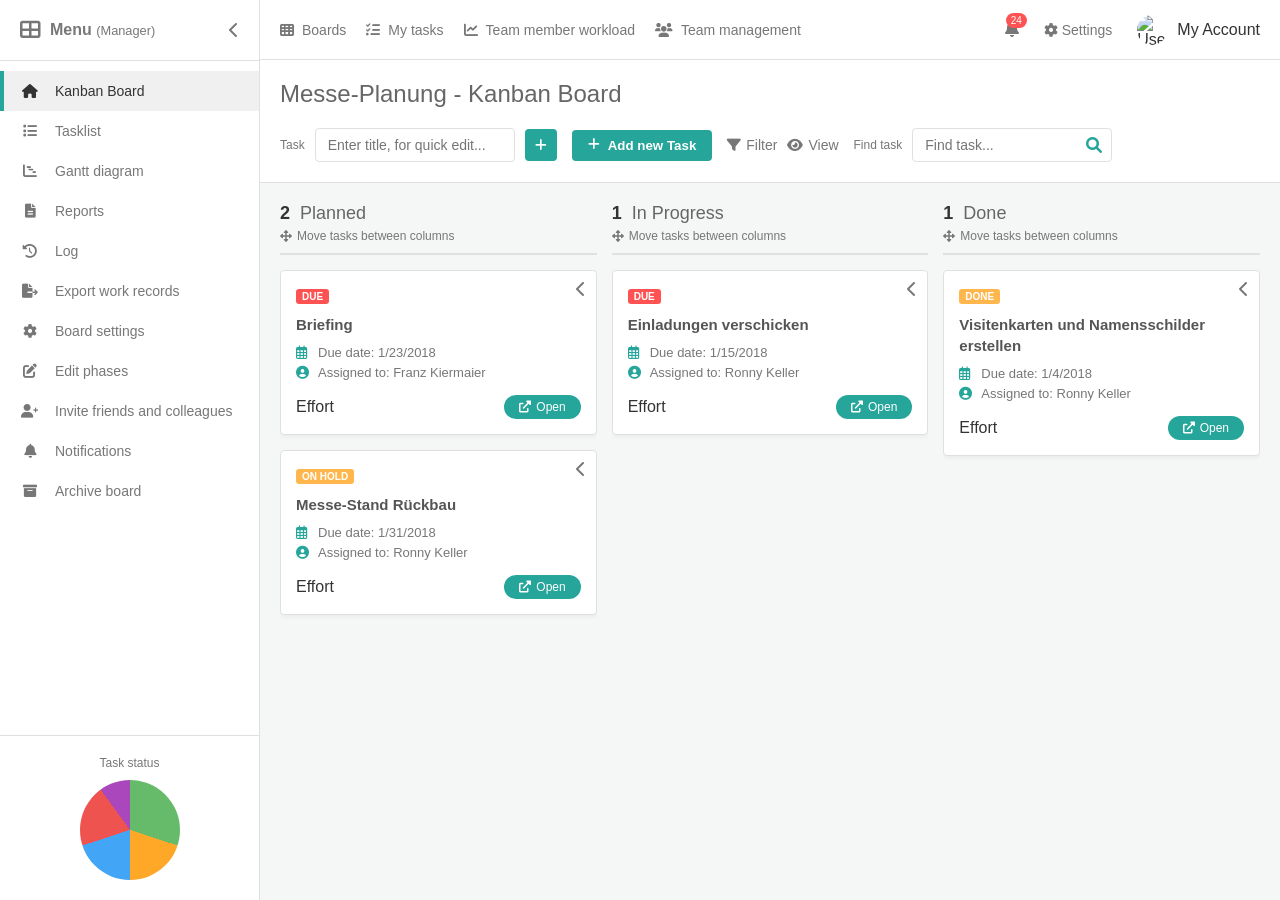
==== index.html @ 49bf4f38 "feat(board): initial kanban board implementation Co-authored-by: Cursor <cursoragent@cursor.com>" ====
<!DOCTYPE html>
<html lang="en">
<head>
    <meta charset="UTF-8">
    <meta name="viewport" content="width=device-width, initial-scale=1.0">
    <title>Kanban Board</title>
    <link rel="stylesheet" href="styles.css">
    <link rel="stylesheet" href="https://cdnjs.cloudflare.com/ajax/libs/font-awesome/6.0.0/css/all.min.css">
</head>
<body>
    <div class="app-container">
        <!-- Sidebar -->
        <aside class="sidebar">
            <div class="sidebar-header">
                <div class="logo">
                    <i class="fas fa-th-large"></i>
                    <span>Menu <small>(Manager)</small></span>
                </div>
                <i class="fas fa-chevron-left toggle-sidebar"></i>
            </div>
            <nav class="sidebar-nav">
                <ul>
                    <li class="active"><i class="fas fa-home"></i> Kanban Board</li>
                    <li><i class="fas fa-list"></i> Tasklist</li>
                    <li><i class="fas fa-chart-gantt"></i> Gantt diagram</li>
                    <li><i class="fas fa-file-alt"></i> Reports</li>
                    <li><i class="fas fa-history"></i> Log</li>
                    <li><i class="fas fa-file-export"></i> Export work records</li>
                    <li><i class="fas fa-cog"></i> Board settings</li>
                    <li><i class="fas fa-edit"></i> Edit phases</li>
                    <li><i class="fas fa-user-plus"></i> Invite friends and colleagues</li>
                    <li><i class="fas fa-bell"></i> Notifications</li>
                    <li><i class="fas fa-archive"></i> Archive board</li>
                </ul>
            </nav>
            <div class="sidebar-footer">
                <p>Task status</p>
                <div class="status-chart">
                    <!-- Simple CSS pie chart placeholder -->
                    <div class="pie-chart"></div>
                </div>
            </div>
        </aside>

        <!-- Main Content -->
        <main class="main-content">
            <!-- Top Navigation -->
            <header class="top-nav">
                <div class="nav-left">
                    <a href="#"><i class="fas fa-th"></i> Boards</a>
                    <a href="#"><i class="fas fa-tasks"></i> My tasks</a>
                    <a href="#"><i class="fas fa-chart-line"></i> Team member workload</a>
                    <a href="#"><i class="fas fa-users"></i> Team management</a>
                </div>
                <div class="nav-right">
                    <div class="notification-icon">
                        <i class="fas fa-bell"></i>
                        <span class="badge">24</span>
                    </div>
                    <a href="#"><i class="fas fa-cog"></i> Settings</a>
                    <div class="user-profile">
                        <img src="https://via.placeholder.com/30" alt="User Avatar">
                        <span>My Account</span>
                    </div>
                </div>
            </header>

            <!-- Board Header -->
            <div class="board-header">
                <div class="board-title">
                    <h1>Messe-Planung - Kanban Board</h1>
                </div>
                <div class="board-actions">
                    <div class="search-task">
                        <label>Task</label>
                        <input type="text" placeholder="Enter title, for quick edit...">
                        <button class="add-btn-small"><i class="fas fa-plus"></i></button>
                    </div>
                    <button class="add-task-btn"><i class="fas fa-plus"></i> Add new Task</button>
                    <div class="filter-actions">
                        <button><i class="fas fa-filter"></i> Filter</button>
                        <button><i class="fas fa-eye"></i> View</button>
                    </div>
                    <div class="find-task">
                        <label>Find task</label>
                        <div class="search-input">
                            <input type="text" placeholder="Find task...">
                            <i class="fas fa-search"></i>
                        </div>
                    </div>
                </div>
            </div>

            <!-- Kanban Board -->
            <div class="kanban-board">
                <!-- Planned Column -->
                <div class="kanban-column" id="planned" ondrop="drop(event)" ondragover="allowDrop(event)">
                    <div class="column-header">
                        <div class="column-info">
                            <span class="count">0</span>
                            <h2>Planned</h2>
                        </div>
                        <p class="hint"><i class="fas fa-arrows-alt"></i> Move tasks between columns</p>
                    </div>
                    <div class="task-list" id="planned-tasks">
                        <!-- Tasks will be added here -->
                    </div>
                </div>

                <!-- In Progress Column -->
                <div class="kanban-column" id="in-progress" ondrop="drop(event)" ondragover="allowDrop(event)">
                    <div class="column-header">
                        <div class="column-info">
                            <span class="count">0</span>
                            <h2>In Progress</h2>
                        </div>
                        <p class="hint"><i class="fas fa-arrows-alt"></i> Move tasks between columns</p>
                    </div>
                    <div class="task-list" id="in-progress-tasks">
                        <!-- Tasks will be added here -->
                    </div>
                </div>

                <!-- Done Column -->
                <div class="kanban-column" id="done" ondrop="drop(event)" ondragover="allowDrop(event)">
                    <div class="column-header">
                        <div class="column-info">
                            <span class="count">0</span>
                            <h2>Done</h2>
                        </div>
                        <p class="hint"><i class="fas fa-arrows-alt"></i> Move tasks between columns</p>
                    </div>
                    <div class="task-list" id="done-tasks">
                        <!-- Tasks will be added here -->
                    </div>
                </div>
            </div>
        </main>
    </div>

    <!-- Modal for adding tasks -->
    <div id="taskModal" class="modal">
        <div class="modal-content">
            <span class="close">&times;</span>
            <h2>Add New Task</h2>
            <form id="addTaskForm">
                <div class="form-group">
                    <label for="taskTitle">Title</label>
                    <input type="text" id="taskTitle" required>
                </div>
                <div class="form-group">
                    <label for="taskTag">Tag (e.g., DUE, NEW)</label>
                    <input type="text" id="taskTag" placeholder="NEW">
                </div>
                <div class="form-group">
                    <label for="taskDueDate">Due Date</label>
                    <input type="date" id="taskDueDate">
                </div>
                <div class="form-group">
                    <label for="taskAssignee">Assignee</label>
                    <input type="text" id="taskAssignee">
                </div>
                <div class="form-group">
                    <label for="taskEffort">Effort (1-3)</label>
                    <input type="number" id="taskEffort" min="1" max="3" value="1">
                </div>
                <button type="submit" class="submit-btn">Add Task</button>
            </form>
        </div>
    </div>

    <script src="script.js"></script>
</body>
</html>
---- styles.css ----
:root {
    --primary-color: #26a69a;
    --bg-color: #f4f7f6;
    --sidebar-bg: #ffffff;
    --text-color: #333;
    --text-muted: #777;
    --border-color: #e0e0e0;
    --card-bg: #ffffff;
    --tag-due-bg: #ff5252;
    --tag-new-bg: #4fc3f7;
    --tag-onhold-bg: #ffb74d;
}

* {
    box-sizing: border-box;
    margin: 0;
    padding: 0;
}

body {
    font-family: 'Segoe UI', Tahoma, Geneva, Verdana, sans-serif;
    background-color: var(--bg-color);
    color: var(--text-color);
    height: 100vh;
    overflow: hidden;
}

.app-container {
    display: flex;
    height: 100%;
}

/* Sidebar Styling */
.sidebar {
    width: 260px;
    background-color: var(--sidebar-bg);
    border-right: 1px solid var(--border-color);
    display: flex;
    flex-direction: column;
    transition: width 0.3s;
}

.sidebar-header {
    padding: 20px;
    display: flex;
    justify-content: space-between;
    align-items: center;
    border-bottom: 1px solid var(--border-color);
}

.logo {
    display: flex;
    align-items: center;
    gap: 10px;
    font-weight: bold;
    color: var(--text-muted);
}

.logo i {
    font-size: 20px;
}

.logo small {
    font-weight: normal;
    font-size: 0.8em;
}

.toggle-sidebar {
    cursor: pointer;
    color: var(--text-muted);
}

.sidebar-nav {
    flex: 1;
    overflow-y: auto;
    padding: 10px 0;
}

.sidebar-nav ul {
    list-style: none;
}

.sidebar-nav li {
    padding: 12px 20px;
    cursor: pointer;
    display: flex;
    align-items: center;
    gap: 15px;
    color: var(--text-muted);
    font-size: 14px;
    transition: background 0.2s;
}

.sidebar-nav li:hover {
    background-color: #f0f0f0;
}

.sidebar-nav li.active {
    background-color: #f0f0f0;
    color: var(--text-color);
    border-left: 4px solid var(--primary-color);
    padding-left: 16px;
}

.sidebar-nav li i {
    width: 20px;
    text-align: center;
}

.sidebar-footer {
    padding: 20px;
    border-top: 1px solid var(--border-color);
}

.sidebar-footer p {
    font-size: 12px;
    color: var(--text-muted);
    margin-bottom: 10px;
    text-align: center;
}

.status-chart {
    display: flex;
    justify-content: center;
}

.pie-chart {
    width: 100px;
    height: 100px;
    border-radius: 50%;
    background: conic-gradient(
        #66bb6a 0% 30%, 
        #ffa726 30% 50%, 
        #42a5f5 50% 70%, 
        #ef5350 70% 90%, 
        #ab47bc 90% 100%
    );
}

/* Main Content Styling */
.main-content {
    flex: 1;
    display: flex;
    flex-direction: column;
    overflow: hidden;
}

.top-nav {
    height: 60px;
    background-color: #ffffff;
    border-bottom: 1px solid var(--border-color);
    display: flex;
    justify-content: space-between;
    align-items: center;
    padding: 0 20px;
}

.nav-left {
    display: flex;
    gap: 20px;
}

.nav-left a {
    text-decoration: none;
    color: var(--text-muted);
    font-size: 14px;
    display: flex;
    align-items: center;
    gap: 8px;
}

.nav-right {
    display: flex;
    align-items: center;
    gap: 25px;
}

.nav-right a {
    text-decoration: none;
    color: var(--text-muted);
    font-size: 14px;
}

.notification-icon {
    position: relative;
    cursor: pointer;
    color: var(--text-muted);
}

.notification-icon .badge {
    position: absolute;
    top: -8px;
    right: -8px;
    background-color: #ff5252;
    color: white;
    font-size: 10px;
    padding: 2px 5px;
    border-radius: 10px;
}

.user-profile {
    display: flex;
    align-items: center;
    gap: 10px;
    cursor: pointer;
}

.user-profile img {
    width: 30px;
    height: 30px;
    border-radius: 50%;
}

/* Board Header Styling */
.board-header {
    padding: 20px;
    background-color: #ffffff;
    border-bottom: 1px solid var(--border-color);
}

.board-title h1 {
    font-size: 24px;
    color: #666;
    font-weight: normal;
    margin-bottom: 20px;
}

.board-actions {
    display: flex;
    align-items: center;
    gap: 15px;
    flex-wrap: wrap;
}

.search-task, .find-task {
    display: flex;
    align-items: center;
    gap: 10px;
}

.search-task label, .find-task label {
    font-size: 12px;
    color: var(--text-muted);
}

.search-task input, .find-task input {
    padding: 8px 12px;
    border: 1px solid var(--border-color);
    border-radius: 4px;
    font-size: 14px;
    width: 200px;
}

.add-btn-small {
    background-color: var(--primary-color);
    color: white;
    border: none;
    width: 32px;
    height: 32px;
    border-radius: 4px;
    cursor: pointer;
}

.add-task-btn {
    background-color: var(--primary-color);
    color: white;
    border: none;
    padding: 8px 16px;
    border-radius: 4px;
    cursor: pointer;
    font-weight: bold;
    display: flex;
    align-items: center;
    gap: 8px;
}

.filter-actions {
    display: flex;
    gap: 10px;
}

.filter-actions button {
    background: none;
    border: none;
    color: var(--text-muted);
    cursor: pointer;
    font-size: 14px;
    display: flex;
    align-items: center;
    gap: 5px;
}

.find-task .search-input {
    position: relative;
}

.find-task .search-input i {
    position: absolute;
    right: 10px;
    top: 50%;
    transform: translateY(-50%);
    color: var(--primary-color);
}

/* Kanban Board Styling */
.kanban-board {
    flex: 1;
    display: flex;
    gap: 15px;
    padding: 20px;
    overflow-x: auto;
    background-color: var(--bg-color);
}

.kanban-column {
    min-width: 300px;
    flex: 1;
    display: flex;
    flex-direction: column;
}

.column-header {
    margin-bottom: 15px;
    border-bottom: 2px solid var(--border-color);
    padding-bottom: 10px;
}

.column-info {
    display: flex;
    align-items: center;
    gap: 10px;
    margin-bottom: 5px;
}

.column-info .count {
    font-weight: bold;
    font-size: 18px;
}

.column-info h2 {
    font-size: 18px;
    font-weight: normal;
    color: #666;
}

.column-header .hint {
    font-size: 12px;
    color: var(--text-muted);
    display: flex;
    align-items: center;
    gap: 5px;
}

.task-list {
    flex: 1;
    overflow-y: auto;
    min-height: 100px;
}

/* Task Card Styling */
.task-card {
    background-color: var(--card-bg);
    border-radius: 4px;
    padding: 15px;
    margin-bottom: 15px;
    box-shadow: 0 2px 4px rgba(0,0,0,0.05);
    border: 1px solid var(--border-color);
    cursor: grab;
    position: relative;
}

.task-card:active {
    cursor: grabbing;
}

.task-tag {
    display: inline-block;
    padding: 2px 6px;
    border-radius: 3px;
    font-size: 10px;
    font-weight: bold;
    color: white;
    margin-bottom: 10px;
    text-transform: uppercase;
}

.tag-due { background-color: var(--tag-due-bg); }
.tag-new { background-color: var(--tag-new-bg); }
.tag-onhold { background-color: var(--tag-onhold-bg); }

.task-card h3 {
    font-size: 15px;
    margin-bottom: 10px;
    color: #555;
    line-height: 1.4;
}

.task-details {
    font-size: 13px;
    color: var(--text-muted);
}

.task-detail-item {
    display: flex;
    align-items: center;
    gap: 8px;
    margin-bottom: 5px;
}

.task-detail-item i {
    width: 14px;
    color: var(--primary-color);
}

.task-footer {
    margin-top: 15px;
    display: flex;
    justify-content: space-between;
    align-items: center;
}

.task-effort {
    display: flex;
    gap: 4px;
}

.effort-dot {
    width: 8px;
    height: 8px;
    border-radius: 50%;
    background-color: #ddd;
}

.effort-dot.active {
    background-color: #ffa726;
}

.open-btn {
    background-color: var(--primary-color);
    color: white;
    border: none;
    padding: 5px 15px;
    border-radius: 20px;
    font-size: 12px;
    cursor: pointer;
    display: flex;
    align-items: center;
    gap: 5px;
}

.task-card .card-toggle {
    position: absolute;
    right: 10px;
    top: 10px;
    color: var(--text-muted);
    cursor: pointer;
}

/* Modal Styling */
.modal {
    display: none;
    position: fixed;
    z-index: 1000;
    left: 0;
    top: 0;
    width: 100%;
    height: 100%;
    background-color: rgba(0,0,0,0.5);
}

.modal-content {
    background-color: white;
    margin: 10% auto;
    padding: 30px;
    border-radius: 8px;
    width: 400px;
    position: relative;
}

.close {
    position: absolute;
    right: 20px;
    top: 20px;
    font-size: 24px;
    cursor: pointer;
    color: var(--text-muted);
}

.form-group {
    margin-bottom: 15px;
}

.form-group label {
    display: block;
    margin-bottom: 5px;
    font-size: 14px;
}

.form-group input {
    width: 100%;
    padding: 8px;
    border: 1px solid var(--border-color);
    border-radius: 4px;
}

.submit-btn {
    background-color: var(--primary-color);
    color: white;
    border: none;
    padding: 10px 20px;
    border-radius: 4px;
    cursor: pointer;
    width: 100%;
    font-weight: bold;
}
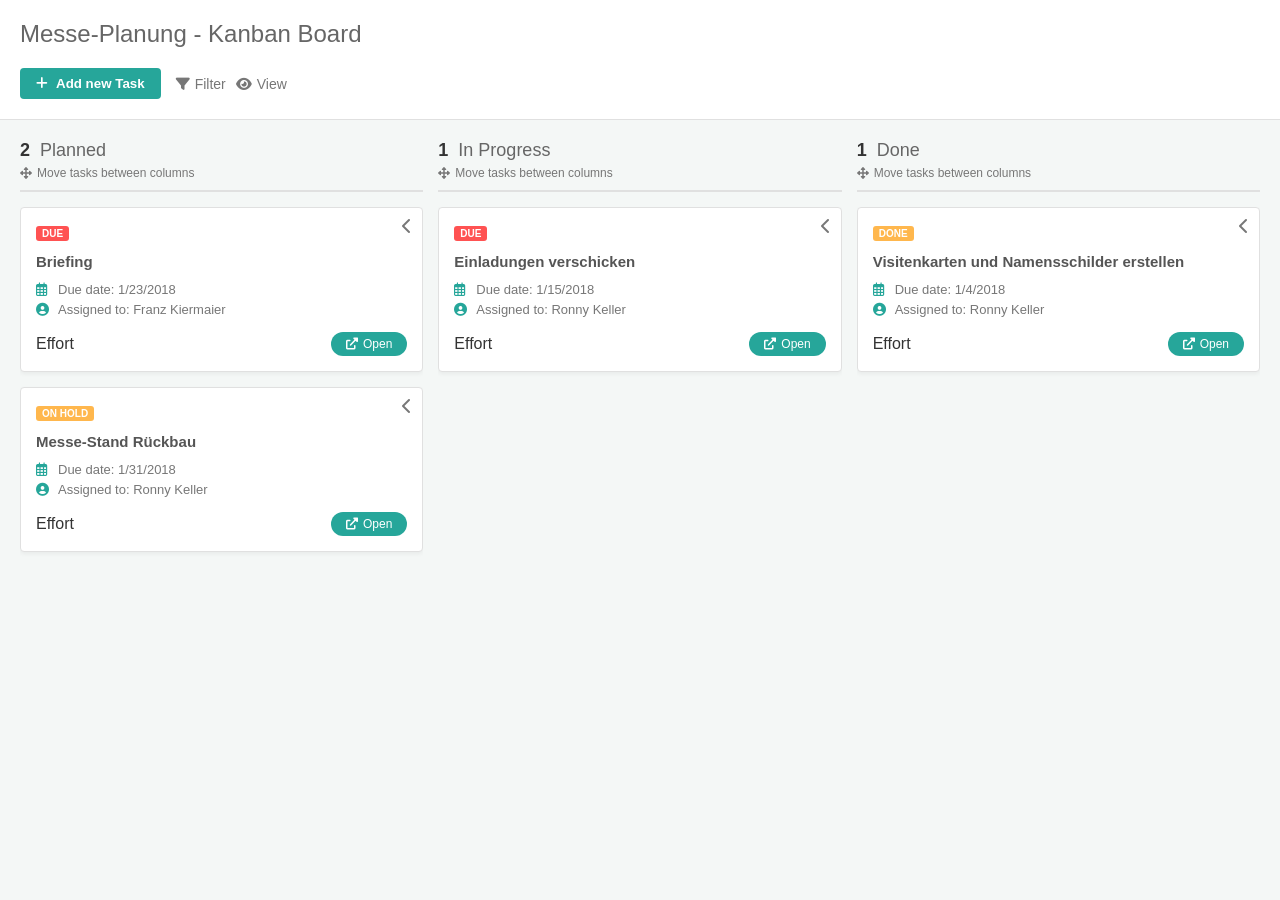
==== commit 9fbc58b7: "feat(ui): remove sidebar and top navigation Co-authored-by: Cursor <cursoragent@cursor.com>" ====
--- a/index.html
+++ b/index.html
@@ -9,84 +9,18 @@
 </head>
 <body>
     <div class="app-container">
-        <!-- Sidebar -->
-        <aside class="sidebar">
-            <div class="sidebar-header">
-                <div class="logo">
-                    <i class="fas fa-th-large"></i>
-                    <span>Menu <small>(Manager)</small></span>
-                </div>
-                <i class="fas fa-chevron-left toggle-sidebar"></i>
-            </div>
-            <nav class="sidebar-nav">
-                <ul>
-                    <li class="active"><i class="fas fa-home"></i> Kanban Board</li>
-                    <li><i class="fas fa-list"></i> Tasklist</li>
-                    <li><i class="fas fa-chart-gantt"></i> Gantt diagram</li>
-                    <li><i class="fas fa-file-alt"></i> Reports</li>
-                    <li><i class="fas fa-history"></i> Log</li>
-                    <li><i class="fas fa-file-export"></i> Export work records</li>
-                    <li><i class="fas fa-cog"></i> Board settings</li>
-                    <li><i class="fas fa-edit"></i> Edit phases</li>
-                    <li><i class="fas fa-user-plus"></i> Invite friends and colleagues</li>
-                    <li><i class="fas fa-bell"></i> Notifications</li>
-                    <li><i class="fas fa-archive"></i> Archive board</li>
-                </ul>
-            </nav>
-            <div class="sidebar-footer">
-                <p>Task status</p>
-                <div class="status-chart">
-                    <!-- Simple CSS pie chart placeholder -->
-                    <div class="pie-chart"></div>
-                </div>
-            </div>
-        </aside>
-
         <!-- Main Content -->
         <main class="main-content">
-            <!-- Top Navigation -->
-            <header class="top-nav">
-                <div class="nav-left">
-                    <a href="#"><i class="fas fa-th"></i> Boards</a>
-                    <a href="#"><i class="fas fa-tasks"></i> My tasks</a>
-                    <a href="#"><i class="fas fa-chart-line"></i> Team member workload</a>
-                    <a href="#"><i class="fas fa-users"></i> Team management</a>
-                </div>
-                <div class="nav-right">
-                    <div class="notification-icon">
-                        <i class="fas fa-bell"></i>
-                        <span class="badge">24</span>
-                    </div>
-                    <a href="#"><i class="fas fa-cog"></i> Settings</a>
-                    <div class="user-profile">
-                        <img src="https://via.placeholder.com/30" alt="User Avatar">
-                        <span>My Account</span>
-                    </div>
-                </div>
-            </header>
-
             <!-- Board Header -->
             <div class="board-header">
                 <div class="board-title">
                     <h1>Messe-Planung - Kanban Board</h1>
                 </div>
                 <div class="board-actions">
-                    <div class="search-task">
-                        <label>Task</label>
-                        <input type="text" placeholder="Enter title, for quick edit...">
-                        <button class="add-btn-small"><i class="fas fa-plus"></i></button>
-                    </div>
                     <button class="add-task-btn"><i class="fas fa-plus"></i> Add new Task</button>
                     <div class="filter-actions">
                         <button><i class="fas fa-filter"></i> Filter</button>
                         <button><i class="fas fa-eye"></i> View</button>
-                    </div>
-                    <div class="find-task">
-                        <label>Find task</label>
-                        <div class="search-input">
-                            <input type="text" placeholder="Find task...">
-                            <i class="fas fa-search"></i>
-                        </div>
                     </div>
                 </div>
             </div>
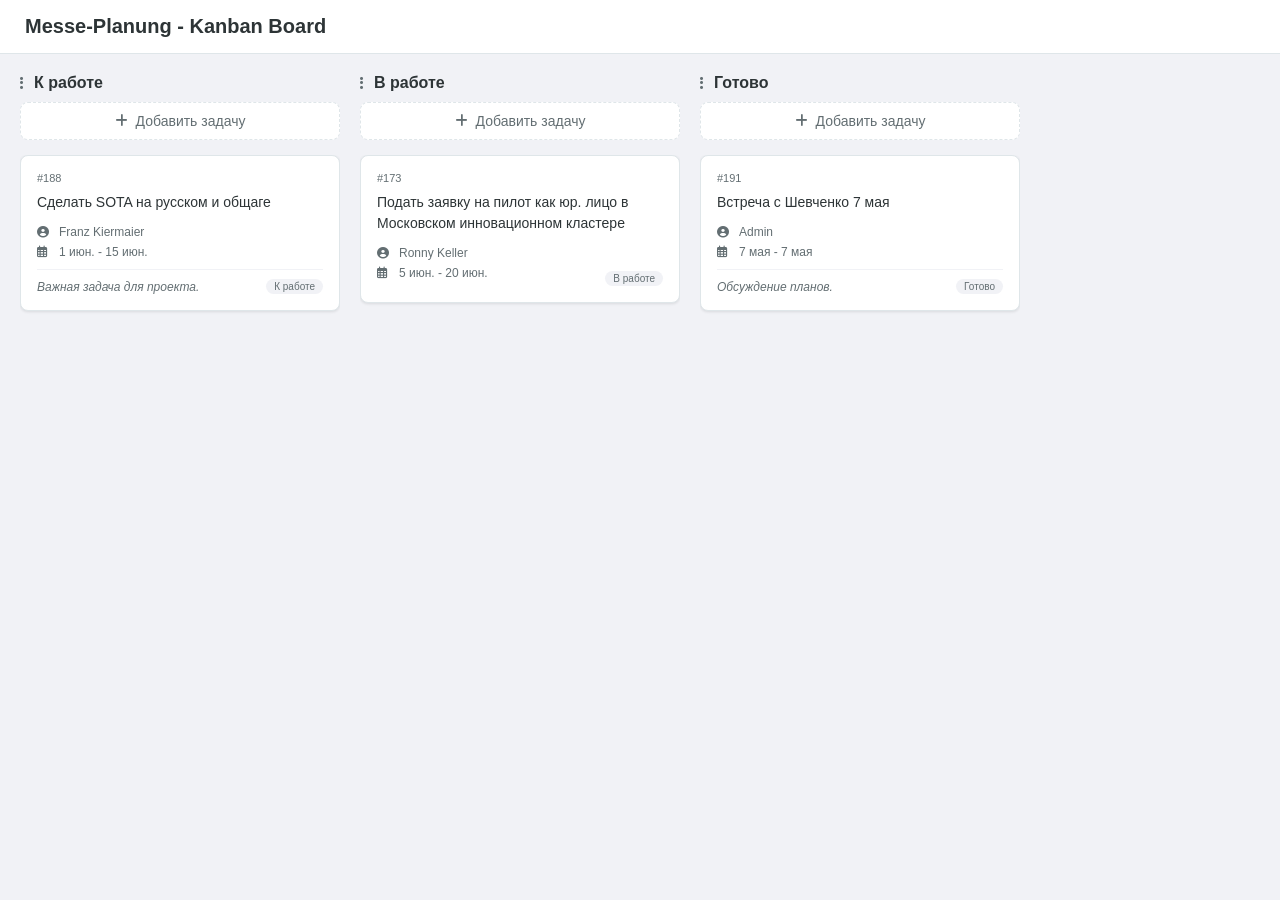
==== commit 20da4874: "feat(board): update board design and task creation logic Co-authored-by: Cursor <cursoragent@cursor." ====
--- a/index.html
+++ b/index.html
@@ -16,13 +16,6 @@
                 <div class="board-title">
                     <h1>Messe-Planung - Kanban Board</h1>
                 </div>
-                <div class="board-actions">
-                    <button class="add-task-btn"><i class="fas fa-plus"></i> Add new Task</button>
-                    <div class="filter-actions">
-                        <button><i class="fas fa-filter"></i> Filter</button>
-                        <button><i class="fas fa-eye"></i> View</button>
-                    </div>
-                </div>
             </div>
 
             <!-- Kanban Board -->
@@ -31,10 +24,12 @@
                 <div class="kanban-column" id="planned" ondrop="drop(event)" ondragover="allowDrop(event)">
                     <div class="column-header">
                         <div class="column-info">
-                            <span class="count">0</span>
-                            <h2>Planned</h2>
+                            <i class="fas fa-ellipsis-v"></i>
+                            <h2>К работе</h2>
                         </div>
-                        <p class="hint"><i class="fas fa-arrows-alt"></i> Move tasks between columns</p>
+                        <button class="add-task-col-btn" onclick="openModal('planned')">
+                            <i class="fas fa-plus"></i> Добавить задачу
+                        </button>
                     </div>
                     <div class="task-list" id="planned-tasks">
                         <!-- Tasks will be added here -->
@@ -45,10 +40,12 @@
                 <div class="kanban-column" id="in-progress" ondrop="drop(event)" ondragover="allowDrop(event)">
                     <div class="column-header">
                         <div class="column-info">
-                            <span class="count">0</span>
-                            <h2>In Progress</h2>
+                            <i class="fas fa-ellipsis-v"></i>
+                            <h2>В работе</h2>
                         </div>
-                        <p class="hint"><i class="fas fa-arrows-alt"></i> Move tasks between columns</p>
+                        <button class="add-task-col-btn" onclick="openModal('in-progress')">
+                            <i class="fas fa-plus"></i> Добавить задачу
+                        </button>
                     </div>
                     <div class="task-list" id="in-progress-tasks">
                         <!-- Tasks will be added here -->
@@ -59,10 +56,12 @@
                 <div class="kanban-column" id="done" ondrop="drop(event)" ondragover="allowDrop(event)">
                     <div class="column-header">
                         <div class="column-info">
-                            <span class="count">0</span>
-                            <h2>Done</h2>
+                            <i class="fas fa-ellipsis-v"></i>
+                            <h2>Готово</h2>
                         </div>
-                        <p class="hint"><i class="fas fa-arrows-alt"></i> Move tasks between columns</p>
+                        <button class="add-task-col-btn" onclick="openModal('done')">
+                            <i class="fas fa-plus"></i> Добавить задачу
+                        </button>
                     </div>
                     <div class="task-list" id="done-tasks">
                         <!-- Tasks will be added here -->
@@ -76,29 +75,35 @@
     <div id="taskModal" class="modal">
         <div class="modal-content">
             <span class="close">&times;</span>
-            <h2>Add New Task</h2>
+            <h2>Добавить задачу</h2>
             <form id="addTaskForm">
+                <input type="hidden" id="taskStatus">
                 <div class="form-group">
-                    <label for="taskTitle">Title</label>
-                    <input type="text" id="taskTitle" required>
+                    <label for="taskTitle">Название задачи (до 100 символов)</label>
+                    <input type="text" id="taskTitle" maxlength="100" required placeholder="Введите название...">
                 </div>
                 <div class="form-group">
-                    <label for="taskTag">Tag (e.g., DUE, NEW)</label>
-                    <input type="text" id="taskTag" placeholder="NEW">
+                    <label for="taskAssignee">Ответственный</label>
+                    <select id="taskAssignee" required>
+                        <option value="">Выберите ответственного</option>
+                        <option value="Franz Kiermaier">Franz Kiermaier</option>
+                        <option value="Ronny Keller">Ronny Keller</option>
+                        <option value="Admin">Admin</option>
+                    </select>
                 </div>
                 <div class="form-group">
-                    <label for="taskDueDate">Due Date</label>
-                    <input type="date" id="taskDueDate">
+                    <label for="startDate">Дата начала</label>
+                    <input type="date" id="startDate" required>
                 </div>
                 <div class="form-group">
-                    <label for="taskAssignee">Assignee</label>
-                    <input type="text" id="taskAssignee">
+                    <label for="endDate">Дата окончания</label>
+                    <input type="date" id="endDate" required>
                 </div>
                 <div class="form-group">
-                    <label for="taskEffort">Effort (1-3)</label>
-                    <input type="number" id="taskEffort" min="1" max="3" value="1">
+                    <label for="taskComment">Комментарий (до 500 символов)</label>
+                    <textarea id="taskComment" maxlength="500" rows="4" placeholder="Введите комментарий..."></textarea>
                 </div>
-                <button type="submit" class="submit-btn">Add Task</button>
+                <button type="submit" class="submit-btn">Сохранить</button>
             </form>
         </div>
     </div>
--- a/styles.css
+++ b/styles.css
@@ -1,14 +1,14 @@
 :root {
-    --primary-color: #26a69a;
-    --bg-color: #f4f7f6;
+    --primary-color: #7c4dff;
+    --bg-color: #f8f9fa;
     --sidebar-bg: #ffffff;
-    --text-color: #333;
-    --text-muted: #777;
-    --border-color: #e0e0e0;
+    --text-color: #2d3436;
+    --text-muted: #636e72;
+    --border-color: #dfe6e9;
     --card-bg: #ffffff;
-    --tag-due-bg: #ff5252;
-    --tag-new-bg: #4fc3f7;
-    --tag-onhold-bg: #ffb74d;
+    --tag-due-bg: #ff7675;
+    --tag-new-bg: #74b9ff;
+    --tag-onhold-bg: #fab1a0;
 }
 
 * {
@@ -18,7 +18,7 @@
 }
 
 body {
-    font-family: 'Segoe UI', Tahoma, Geneva, Verdana, sans-serif;
+    font-family: -apple-system, BlinkMacSystemFont, "Segoe UI", Roboto, Helvetica, Arial, sans-serif;
     background-color: var(--bg-color);
     color: var(--text-color);
     height: 100vh;
@@ -30,325 +30,88 @@
     height: 100%;
 }
 
-/* Sidebar Styling */
-.sidebar {
-    width: 260px;
-    background-color: var(--sidebar-bg);
-    border-right: 1px solid var(--border-color);
+/* Main Content Styling */
+.main-content {
+    flex: 1;
     display: flex;
     flex-direction: column;
-    transition: width 0.3s;
-}
-
-.sidebar-header {
+    overflow: hidden;
+}
+
+/* Board Header Styling */
+.board-header {
+    padding: 15px 25px;
+    background-color: #ffffff;
+    border-bottom: 1px solid var(--border-color);
+}
+
+.board-title h1 {
+    font-size: 20px;
+    color: var(--text-color);
+    font-weight: 600;
+}
+
+/* Kanban Board Styling */
+.kanban-board {
+    flex: 1;
+    display: flex;
+    gap: 20px;
     padding: 20px;
-    display: flex;
-    justify-content: space-between;
-    align-items: center;
-    border-bottom: 1px solid var(--border-color);
-}
-
-.logo {
+    overflow-x: auto;
+    background-color: #f1f2f6;
+}
+
+.kanban-column {
+    min-width: 320px;
+    max-width: 320px;
+    flex: 1;
+    display: flex;
+    flex-direction: column;
+}
+
+.column-header {
+    margin-bottom: 15px;
+}
+
+.column-info {
     display: flex;
     align-items: center;
     gap: 10px;
-    font-weight: bold;
-    color: var(--text-muted);
-}
-
-.logo i {
-    font-size: 20px;
-}
-
-.logo small {
-    font-weight: normal;
-    font-size: 0.8em;
-}
-
-.toggle-sidebar {
+    margin-bottom: 10px;
+}
+
+.column-info i {
+    color: var(--text-muted);
+    font-size: 14px;
+    cursor: grab;
+}
+
+.column-info h2 {
+    font-size: 16px;
+    font-weight: 600;
+    color: var(--text-color);
+}
+
+.add-task-col-btn {
+    width: 100%;
+    padding: 10px;
+    background-color: #ffffff;
+    border: 1px dashed var(--border-color);
+    border-radius: 8px;
+    color: var(--text-muted);
+    font-size: 14px;
     cursor: pointer;
-    color: var(--text-muted);
-}
-
-.sidebar-nav {
-    flex: 1;
-    overflow-y: auto;
-    padding: 10px 0;
-}
-
-.sidebar-nav ul {
-    list-style: none;
-}
-
-.sidebar-nav li {
-    padding: 12px 20px;
-    cursor: pointer;
     display: flex;
     align-items: center;
-    gap: 15px;
-    color: var(--text-muted);
-    font-size: 14px;
-    transition: background 0.2s;
-}
-
-.sidebar-nav li:hover {
-    background-color: #f0f0f0;
-}
-
-.sidebar-nav li.active {
-    background-color: #f0f0f0;
-    color: var(--text-color);
-    border-left: 4px solid var(--primary-color);
-    padding-left: 16px;
-}
-
-.sidebar-nav li i {
-    width: 20px;
-    text-align: center;
-}
-
-.sidebar-footer {
-    padding: 20px;
-    border-top: 1px solid var(--border-color);
-}
-
-.sidebar-footer p {
-    font-size: 12px;
-    color: var(--text-muted);
-    margin-bottom: 10px;
-    text-align: center;
-}
-
-.status-chart {
-    display: flex;
     justify-content: center;
-}
-
-.pie-chart {
-    width: 100px;
-    height: 100px;
-    border-radius: 50%;
-    background: conic-gradient(
-        #66bb6a 0% 30%, 
-        #ffa726 30% 50%, 
-        #42a5f5 50% 70%, 
-        #ef5350 70% 90%, 
-        #ab47bc 90% 100%
-    );
-}
-
-/* Main Content Styling */
-.main-content {
-    flex: 1;
-    display: flex;
-    flex-direction: column;
-    overflow: hidden;
-}
-
-.top-nav {
-    height: 60px;
-    background-color: #ffffff;
-    border-bottom: 1px solid var(--border-color);
-    display: flex;
-    justify-content: space-between;
-    align-items: center;
-    padding: 0 20px;
-}
-
-.nav-left {
-    display: flex;
-    gap: 20px;
-}
-
-.nav-left a {
-    text-decoration: none;
-    color: var(--text-muted);
-    font-size: 14px;
-    display: flex;
-    align-items: center;
     gap: 8px;
-}
-
-.nav-right {
-    display: flex;
-    align-items: center;
-    gap: 25px;
-}
-
-.nav-right a {
-    text-decoration: none;
-    color: var(--text-muted);
-    font-size: 14px;
-}
-
-.notification-icon {
-    position: relative;
-    cursor: pointer;
-    color: var(--text-muted);
-}
-
-.notification-icon .badge {
-    position: absolute;
-    top: -8px;
-    right: -8px;
-    background-color: #ff5252;
-    color: white;
-    font-size: 10px;
-    padding: 2px 5px;
-    border-radius: 10px;
-}
-
-.user-profile {
-    display: flex;
-    align-items: center;
-    gap: 10px;
-    cursor: pointer;
-}
-
-.user-profile img {
-    width: 30px;
-    height: 30px;
-    border-radius: 50%;
-}
-
-/* Board Header Styling */
-.board-header {
-    padding: 20px;
-    background-color: #ffffff;
-    border-bottom: 1px solid var(--border-color);
-}
-
-.board-title h1 {
-    font-size: 24px;
-    color: #666;
-    font-weight: normal;
-    margin-bottom: 20px;
-}
-
-.board-actions {
-    display: flex;
-    align-items: center;
-    gap: 15px;
-    flex-wrap: wrap;
-}
-
-.search-task, .find-task {
-    display: flex;
-    align-items: center;
-    gap: 10px;
-}
-
-.search-task label, .find-task label {
-    font-size: 12px;
-    color: var(--text-muted);
-}
-
-.search-task input, .find-task input {
-    padding: 8px 12px;
-    border: 1px solid var(--border-color);
-    border-radius: 4px;
-    font-size: 14px;
-    width: 200px;
-}
-
-.add-btn-small {
-    background-color: var(--primary-color);
-    color: white;
-    border: none;
-    width: 32px;
-    height: 32px;
-    border-radius: 4px;
-    cursor: pointer;
-}
-
-.add-task-btn {
-    background-color: var(--primary-color);
-    color: white;
-    border: none;
-    padding: 8px 16px;
-    border-radius: 4px;
-    cursor: pointer;
-    font-weight: bold;
-    display: flex;
-    align-items: center;
-    gap: 8px;
-}
-
-.filter-actions {
-    display: flex;
-    gap: 10px;
-}
-
-.filter-actions button {
-    background: none;
-    border: none;
-    color: var(--text-muted);
-    cursor: pointer;
-    font-size: 14px;
-    display: flex;
-    align-items: center;
-    gap: 5px;
-}
-
-.find-task .search-input {
-    position: relative;
-}
-
-.find-task .search-input i {
-    position: absolute;
-    right: 10px;
-    top: 50%;
-    transform: translateY(-50%);
+    transition: all 0.2s;
+}
+
+.add-task-col-btn:hover {
+    background-color: #f8f9fa;
+    border-color: var(--primary-color);
     color: var(--primary-color);
-}
-
-/* Kanban Board Styling */
-.kanban-board {
-    flex: 1;
-    display: flex;
-    gap: 15px;
-    padding: 20px;
-    overflow-x: auto;
-    background-color: var(--bg-color);
-}
-
-.kanban-column {
-    min-width: 300px;
-    flex: 1;
-    display: flex;
-    flex-direction: column;
-}
-
-.column-header {
-    margin-bottom: 15px;
-    border-bottom: 2px solid var(--border-color);
-    padding-bottom: 10px;
-}
-
-.column-info {
-    display: flex;
-    align-items: center;
-    gap: 10px;
-    margin-bottom: 5px;
-}
-
-.column-info .count {
-    font-weight: bold;
-    font-size: 18px;
-}
-
-.column-info h2 {
-    font-size: 18px;
-    font-weight: normal;
-    color: #666;
-}
-
-.column-header .hint {
-    font-size: 12px;
-    color: var(--text-muted);
-    display: flex;
-    align-items: center;
-    gap: 5px;
 }
 
 .task-list {
@@ -360,43 +123,41 @@
 /* Task Card Styling */
 .task-card {
     background-color: var(--card-bg);
-    border-radius: 4px;
-    padding: 15px;
-    margin-bottom: 15px;
-    box-shadow: 0 2px 4px rgba(0,0,0,0.05);
+    border-radius: 8px;
+    padding: 16px;
+    margin-bottom: 12px;
+    box-shadow: 0 1px 3px rgba(0,0,0,0.1);
     border: 1px solid var(--border-color);
     cursor: grab;
     position: relative;
+    transition: transform 0.1s;
+}
+
+.task-card:hover {
+    box-shadow: 0 4px 6px rgba(0,0,0,0.05);
 }
 
 .task-card:active {
     cursor: grabbing;
-}
-
-.task-tag {
-    display: inline-block;
-    padding: 2px 6px;
-    border-radius: 3px;
-    font-size: 10px;
-    font-weight: bold;
-    color: white;
-    margin-bottom: 10px;
-    text-transform: uppercase;
-}
-
-.tag-due { background-color: var(--tag-due-bg); }
-.tag-new { background-color: var(--tag-new-bg); }
-.tag-onhold { background-color: var(--tag-onhold-bg); }
+    transform: scale(1.02);
+}
 
 .task-card h3 {
-    font-size: 15px;
-    margin-bottom: 10px;
-    color: #555;
-    line-height: 1.4;
+    font-size: 14px;
+    margin-bottom: 12px;
+    color: var(--text-color);
+    font-weight: 500;
+    line-height: 1.5;
+}
+
+.task-id {
+    font-size: 11px;
+    color: var(--text-muted);
+    margin-bottom: 8px;
 }
 
 .task-details {
-    font-size: 13px;
+    font-size: 12px;
     color: var(--text-muted);
 }
 
@@ -404,56 +165,33 @@
     display: flex;
     align-items: center;
     gap: 8px;
-    margin-bottom: 5px;
+    margin-bottom: 6px;
 }
 
 .task-detail-item i {
     width: 14px;
-    color: var(--primary-color);
-}
-
-.task-footer {
-    margin-top: 15px;
-    display: flex;
-    justify-content: space-between;
-    align-items: center;
-}
-
-.task-effort {
-    display: flex;
-    gap: 4px;
-}
-
-.effort-dot {
-    width: 8px;
-    height: 8px;
-    border-radius: 50%;
-    background-color: #ddd;
-}
-
-.effort-dot.active {
-    background-color: #ffa726;
-}
-
-.open-btn {
-    background-color: var(--primary-color);
-    color: white;
-    border: none;
-    padding: 5px 15px;
-    border-radius: 20px;
+    color: var(--text-muted);
+}
+
+.task-comment {
+    margin-top: 10px;
+    padding-top: 10px;
+    border-top: 1px solid #f1f2f6;
     font-size: 12px;
-    cursor: pointer;
-    display: flex;
-    align-items: center;
-    gap: 5px;
-}
-
-.task-card .card-toggle {
+    color: var(--text-muted);
+    font-style: italic;
+    white-space: pre-wrap;
+}
+
+.task-status-badge {
     position: absolute;
-    right: 10px;
-    top: 10px;
-    color: var(--text-muted);
-    cursor: pointer;
+    bottom: 16px;
+    right: 16px;
+    font-size: 10px;
+    padding: 2px 8px;
+    border-radius: 10px;
+    background-color: #f1f2f6;
+    color: var(--text-muted);
 }
 
 /* Modal Styling */
@@ -465,23 +203,31 @@
     top: 0;
     width: 100%;
     height: 100%;
-    background-color: rgba(0,0,0,0.5);
+    background-color: rgba(0,0,0,0.4);
+    backdrop-filter: blur(2px);
 }
 
 .modal-content {
     background-color: white;
-    margin: 10% auto;
-    padding: 30px;
-    border-radius: 8px;
-    width: 400px;
+    margin: 5% auto;
+    padding: 25px;
+    border-radius: 12px;
+    width: 450px;
     position: relative;
+    box-shadow: 0 10px 25px rgba(0,0,0,0.1);
+}
+
+.modal-content h2 {
+    font-size: 18px;
+    margin-bottom: 20px;
+    color: var(--text-color);
 }
 
 .close {
     position: absolute;
     right: 20px;
     top: 20px;
-    font-size: 24px;
+    font-size: 20px;
     cursor: pointer;
     color: var(--text-muted);
 }
@@ -492,24 +238,38 @@
 
 .form-group label {
     display: block;
-    margin-bottom: 5px;
-    font-size: 14px;
-}
-
-.form-group input {
-    width: 100%;
-    padding: 8px;
+    margin-bottom: 6px;
+    font-size: 13px;
+    font-weight: 500;
+    color: var(--text-color);
+}
+
+.form-group input, .form-group select, .form-group textarea {
+    width: 100%;
+    padding: 10px;
     border: 1px solid var(--border-color);
-    border-radius: 4px;
+    border-radius: 6px;
+    font-size: 14px;
+    font-family: inherit;
+}
+
+.form-group textarea {
+    resize: vertical;
 }
 
 .submit-btn {
     background-color: var(--primary-color);
     color: white;
     border: none;
-    padding: 10px 20px;
-    border-radius: 4px;
+    padding: 12px;
+    border-radius: 6px;
     cursor: pointer;
     width: 100%;
-    font-weight: bold;
-}
+    font-weight: 600;
+    font-size: 14px;
+    margin-top: 10px;
+}
+
+.submit-btn:hover {
+    opacity: 0.9;
+}
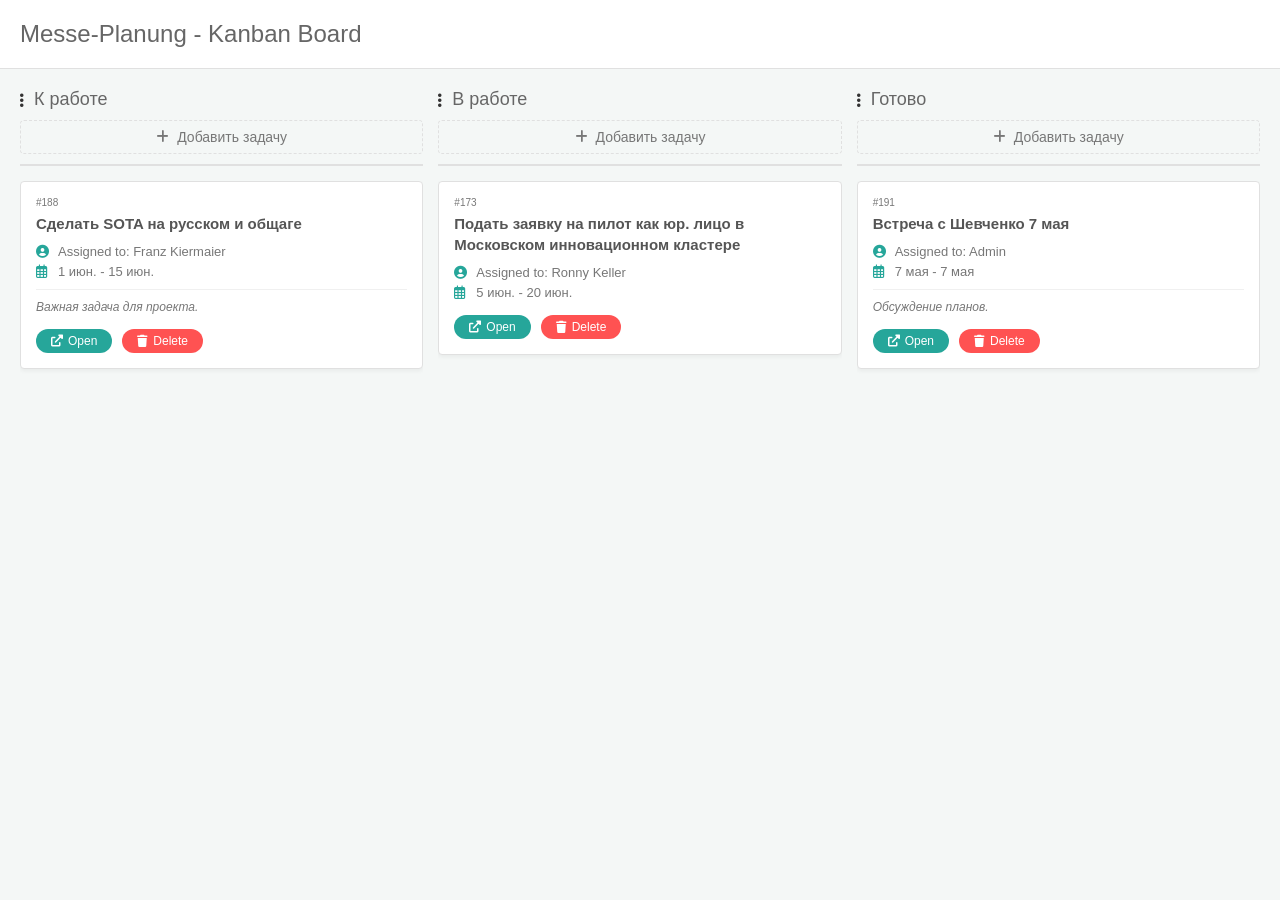
==== commit 91b1f549: "feat(task): add edit and delete functionality, update form inputs Co-authored-by: Cursor <cursoragen" ====
--- a/index.html
+++ b/index.html
@@ -77,6 +77,7 @@
             <span class="close">&times;</span>
             <h2>Добавить задачу</h2>
             <form id="addTaskForm">
+                <input type="hidden" id="taskId">
                 <input type="hidden" id="taskStatus">
                 <div class="form-group">
                     <label for="taskTitle">Название задачи (до 100 символов)</label>
@@ -84,12 +85,7 @@
                 </div>
                 <div class="form-group">
                     <label for="taskAssignee">Ответственный</label>
-                    <select id="taskAssignee" required>
-                        <option value="">Выберите ответственного</option>
-                        <option value="Franz Kiermaier">Franz Kiermaier</option>
-                        <option value="Ronny Keller">Ronny Keller</option>
-                        <option value="Admin">Admin</option>
-                    </select>
+                    <input type="text" id="taskAssignee" maxlength="50" required placeholder="Введите имя или ID...">
                 </div>
                 <div class="form-group">
                     <label for="startDate">Дата начала</label>
--- a/styles.css
+++ b/styles.css
@@ -1,14 +1,14 @@
 :root {
-    --primary-color: #7c4dff;
-    --bg-color: #f8f9fa;
+    --primary-color: #26a69a;
+    --bg-color: #f4f7f6;
     --sidebar-bg: #ffffff;
-    --text-color: #2d3436;
-    --text-muted: #636e72;
-    --border-color: #dfe6e9;
+    --text-color: #333;
+    --text-muted: #777;
+    --border-color: #e0e0e0;
     --card-bg: #ffffff;
-    --tag-due-bg: #ff7675;
-    --tag-new-bg: #74b9ff;
-    --tag-onhold-bg: #fab1a0;
+    --tag-due-bg: #ff5252;
+    --tag-new-bg: #4fc3f7;
+    --tag-onhold-bg: #ffb74d;
 }
 
 * {
@@ -18,7 +18,7 @@
 }
 
 body {
-    font-family: -apple-system, BlinkMacSystemFont, "Segoe UI", Roboto, Helvetica, Arial, sans-serif;
+    font-family: 'Segoe UI', Tahoma, Geneva, Verdana, sans-serif;
     background-color: var(--bg-color);
     color: var(--text-color);
     height: 100vh;
@@ -40,30 +40,29 @@
 
 /* Board Header Styling */
 .board-header {
-    padding: 15px 25px;
+    padding: 20px;
     background-color: #ffffff;
     border-bottom: 1px solid var(--border-color);
 }
 
 .board-title h1 {
-    font-size: 20px;
-    color: var(--text-color);
-    font-weight: 600;
+    font-size: 24px;
+    color: #666;
+    font-weight: normal;
 }
 
 /* Kanban Board Styling */
 .kanban-board {
     flex: 1;
     display: flex;
-    gap: 20px;
+    gap: 15px;
     padding: 20px;
     overflow-x: auto;
-    background-color: #f1f2f6;
+    background-color: var(--bg-color);
 }
 
 .kanban-column {
-    min-width: 320px;
-    max-width: 320px;
+    min-width: 300px;
     flex: 1;
     display: flex;
     flex-direction: column;
@@ -71,45 +70,41 @@
 
 .column-header {
     margin-bottom: 15px;
+    border-bottom: 2px solid var(--border-color);
+    padding-bottom: 10px;
 }
 
 .column-info {
     display: flex;
     align-items: center;
     gap: 10px;
-    margin-bottom: 10px;
-}
-
-.column-info i {
+    margin-bottom: 5px;
+}
+
+.column-info h2 {
+    font-size: 18px;
+    font-weight: normal;
+    color: #666;
+}
+
+.add-task-col-btn {
+    width: 100%;
+    padding: 8px;
+    background-color: transparent;
+    border: 1px dashed var(--border-color);
+    border-radius: 4px;
     color: var(--text-muted);
     font-size: 14px;
-    cursor: grab;
-}
-
-.column-info h2 {
-    font-size: 16px;
-    font-weight: 600;
-    color: var(--text-color);
-}
-
-.add-task-col-btn {
-    width: 100%;
-    padding: 10px;
-    background-color: #ffffff;
-    border: 1px dashed var(--border-color);
-    border-radius: 8px;
-    color: var(--text-muted);
-    font-size: 14px;
-    cursor: pointer;
+    cursor: pointer;
+    margin-top: 10px;
     display: flex;
     align-items: center;
     justify-content: center;
     gap: 8px;
-    transition: all 0.2s;
 }
 
 .add-task-col-btn:hover {
-    background-color: #f8f9fa;
+    background-color: #fff;
     border-color: var(--primary-color);
     color: var(--primary-color);
 }
@@ -123,41 +118,34 @@
 /* Task Card Styling */
 .task-card {
     background-color: var(--card-bg);
-    border-radius: 8px;
-    padding: 16px;
-    margin-bottom: 12px;
-    box-shadow: 0 1px 3px rgba(0,0,0,0.1);
+    border-radius: 4px;
+    padding: 15px;
+    margin-bottom: 15px;
+    box-shadow: 0 2px 4px rgba(0,0,0,0.05);
     border: 1px solid var(--border-color);
     cursor: grab;
     position: relative;
-    transition: transform 0.1s;
-}
-
-.task-card:hover {
-    box-shadow: 0 4px 6px rgba(0,0,0,0.05);
 }
 
 .task-card:active {
     cursor: grabbing;
-    transform: scale(1.02);
+}
+
+.task-id {
+    font-size: 10px;
+    color: var(--text-muted);
+    margin-bottom: 5px;
 }
 
 .task-card h3 {
-    font-size: 14px;
-    margin-bottom: 12px;
-    color: var(--text-color);
-    font-weight: 500;
-    line-height: 1.5;
-}
-
-.task-id {
-    font-size: 11px;
-    color: var(--text-muted);
-    margin-bottom: 8px;
+    font-size: 15px;
+    margin-bottom: 10px;
+    color: #555;
+    line-height: 1.4;
 }
 
 .task-details {
-    font-size: 12px;
+    font-size: 13px;
     color: var(--text-muted);
 }
 
@@ -165,33 +153,53 @@
     display: flex;
     align-items: center;
     gap: 8px;
-    margin-bottom: 6px;
+    margin-bottom: 5px;
 }
 
 .task-detail-item i {
     width: 14px;
-    color: var(--text-muted);
+    color: var(--primary-color);
 }
 
 .task-comment {
     margin-top: 10px;
     padding-top: 10px;
-    border-top: 1px solid #f1f2f6;
+    border-top: 1px solid #f0f0f0;
     font-size: 12px;
     color: var(--text-muted);
     font-style: italic;
-    white-space: pre-wrap;
-}
-
-.task-status-badge {
-    position: absolute;
-    bottom: 16px;
-    right: 16px;
-    font-size: 10px;
-    padding: 2px 8px;
-    border-radius: 10px;
-    background-color: #f1f2f6;
-    color: var(--text-muted);
+}
+
+.task-footer {
+    margin-top: 15px;
+    display: flex;
+    justify-content: flex-start;
+    gap: 10px;
+    align-items: center;
+}
+
+.open-btn, .delete-btn {
+    border: none;
+    padding: 5px 15px;
+    border-radius: 20px;
+    font-size: 12px;
+    cursor: pointer;
+    display: flex;
+    align-items: center;
+    gap: 5px;
+    color: white;
+}
+
+.open-btn {
+    background-color: var(--primary-color);
+}
+
+.delete-btn {
+    background-color: #ff5252;
+}
+
+.delete-btn:hover {
+    background-color: #ff1744;
 }
 
 /* Modal Styling */
@@ -203,31 +211,23 @@
     top: 0;
     width: 100%;
     height: 100%;
-    background-color: rgba(0,0,0,0.4);
-    backdrop-filter: blur(2px);
+    background-color: rgba(0,0,0,0.5);
 }
 
 .modal-content {
     background-color: white;
-    margin: 5% auto;
-    padding: 25px;
-    border-radius: 12px;
-    width: 450px;
+    margin: 10% auto;
+    padding: 30px;
+    border-radius: 8px;
+    width: 400px;
     position: relative;
-    box-shadow: 0 10px 25px rgba(0,0,0,0.1);
-}
-
-.modal-content h2 {
-    font-size: 18px;
-    margin-bottom: 20px;
-    color: var(--text-color);
 }
 
 .close {
     position: absolute;
     right: 20px;
     top: 20px;
-    font-size: 20px;
+    font-size: 24px;
     cursor: pointer;
     color: var(--text-muted);
 }
@@ -238,38 +238,24 @@
 
 .form-group label {
     display: block;
-    margin-bottom: 6px;
-    font-size: 13px;
-    font-weight: 500;
-    color: var(--text-color);
+    margin-bottom: 5px;
+    font-size: 14px;
 }
 
 .form-group input, .form-group select, .form-group textarea {
     width: 100%;
-    padding: 10px;
+    padding: 8px;
     border: 1px solid var(--border-color);
-    border-radius: 6px;
-    font-size: 14px;
-    font-family: inherit;
-}
-
-.form-group textarea {
-    resize: vertical;
+    border-radius: 4px;
 }
 
 .submit-btn {
     background-color: var(--primary-color);
     color: white;
     border: none;
-    padding: 12px;
-    border-radius: 6px;
-    cursor: pointer;
-    width: 100%;
-    font-weight: 600;
-    font-size: 14px;
-    margin-top: 10px;
-}
-
-.submit-btn:hover {
-    opacity: 0.9;
-}
+    padding: 10px 20px;
+    border-radius: 4px;
+    cursor: pointer;
+    width: 100%;
+    font-weight: bold;
+}
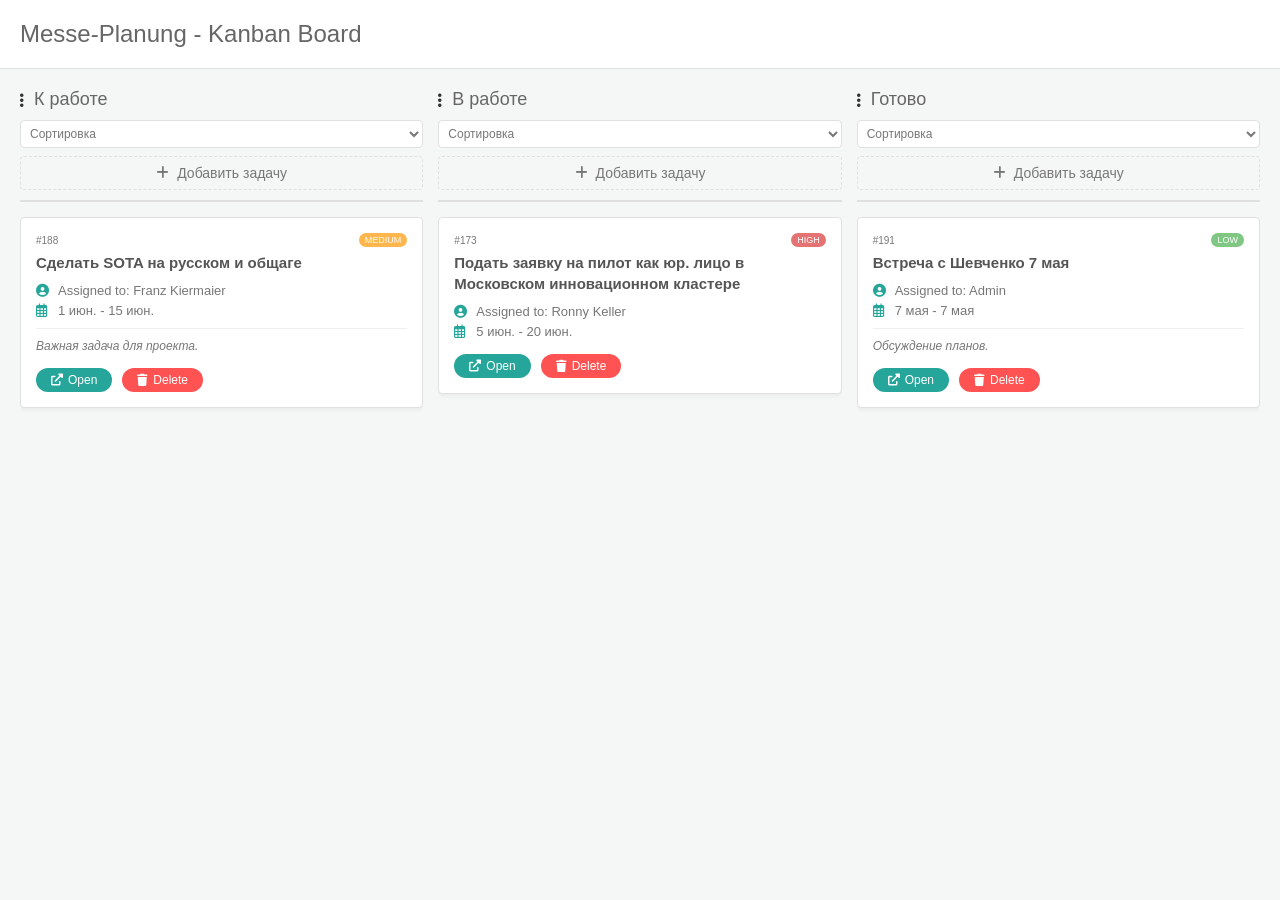
==== commit 1db3e207: "feat(board): add sorting and future end date warning for Done column Co-authored-by: Cursor <cursora" ====
--- a/index.html
+++ b/index.html
@@ -27,9 +27,17 @@
                             <i class="fas fa-ellipsis-v"></i>
                             <h2>К работе</h2>
                         </div>
-                        <button class="add-task-col-btn" onclick="openModal('planned')">
-                            <i class="fas fa-plus"></i> Добавить задачу
-                        </button>
+                        <div class="column-actions">
+                            <select class="sort-select" onchange="changeSort('planned', this.value)">
+                                <option value="none">Сортировка</option>
+                                <option value="startDate">По дате начала</option>
+                                <option value="endDate">По дате окончания</option>
+                                <option value="priority">По приоритету</option>
+                            </select>
+                            <button class="add-task-col-btn" onclick="openModal('planned')">
+                                <i class="fas fa-plus"></i> Добавить задачу
+                            </button>
+                        </div>
                     </div>
                     <div class="task-list" id="planned-tasks">
                         <!-- Tasks will be added here -->
@@ -43,9 +51,17 @@
                             <i class="fas fa-ellipsis-v"></i>
                             <h2>В работе</h2>
                         </div>
-                        <button class="add-task-col-btn" onclick="openModal('in-progress')">
-                            <i class="fas fa-plus"></i> Добавить задачу
-                        </button>
+                        <div class="column-actions">
+                            <select class="sort-select" onchange="changeSort('in-progress', this.value)">
+                                <option value="none">Сортировка</option>
+                                <option value="startDate">По дате начала</option>
+                                <option value="endDate">По дате окончания</option>
+                                <option value="priority">По приоритету</option>
+                            </select>
+                            <button class="add-task-col-btn" onclick="openModal('in-progress')">
+                                <i class="fas fa-plus"></i> Добавить задачу
+                            </button>
+                        </div>
                     </div>
                     <div class="task-list" id="in-progress-tasks">
                         <!-- Tasks will be added here -->
@@ -59,9 +75,17 @@
                             <i class="fas fa-ellipsis-v"></i>
                             <h2>Готово</h2>
                         </div>
-                        <button class="add-task-col-btn" onclick="openModal('done')">
-                            <i class="fas fa-plus"></i> Добавить задачу
-                        </button>
+                        <div class="column-actions">
+                            <select class="sort-select" onchange="changeSort('done', this.value)">
+                                <option value="none">Сортировка</option>
+                                <option value="startDate">По дате начала</option>
+                                <option value="endDate">По дате окончания</option>
+                                <option value="priority">По приоритету</option>
+                            </select>
+                            <button class="add-task-col-btn" onclick="openModal('done')">
+                                <i class="fas fa-plus"></i> Добавить задачу
+                            </button>
+                        </div>
                     </div>
                     <div class="task-list" id="done-tasks">
                         <!-- Tasks will be added here -->
@@ -88,6 +112,14 @@
                     <input type="text" id="taskAssignee" maxlength="50" required placeholder="Введите имя или ID...">
                 </div>
                 <div class="form-group">
+                    <label for="taskPriority">Приоритет</label>
+                    <select id="taskPriority" required>
+                        <option value="1">Низкий</option>
+                        <option value="2" selected>Средний</option>
+                        <option value="3">Высокий</option>
+                    </select>
+                </div>
+                <div class="form-group">
                     <label for="startDate">Дата начала</label>
                     <input type="date" id="startDate" required>
                 </div>
--- a/styles.css
+++ b/styles.css
@@ -87,6 +87,23 @@
     color: #666;
 }
 
+.column-actions {
+    display: flex;
+    flex-direction: column;
+    gap: 8px;
+    margin-top: 10px;
+}
+
+.sort-select {
+    width: 100%;
+    padding: 5px;
+    border: 1px solid var(--border-color);
+    border-radius: 4px;
+    font-size: 12px;
+    color: var(--text-muted);
+    background-color: #fff;
+}
+
 .add-task-col-btn {
     width: 100%;
     padding: 8px;
@@ -96,7 +113,6 @@
     color: var(--text-muted);
     font-size: 14px;
     cursor: pointer;
-    margin-top: 10px;
     display: flex;
     align-items: center;
     justify-content: center;
@@ -135,7 +151,22 @@
     font-size: 10px;
     color: var(--text-muted);
     margin-bottom: 5px;
-}
+    display: flex;
+    justify-content: space-between;
+    align-items: center;
+}
+
+.priority-badge {
+    padding: 2px 6px;
+    border-radius: 10px;
+    font-size: 9px;
+    color: white;
+    text-transform: uppercase;
+}
+
+.priority-1 { background-color: #81c784; } /* Low */
+.priority-2 { background-color: #ffb74d; } /* Medium */
+.priority-3 { background-color: #e57373; } /* High */
 
 .task-card h3 {
     font-size: 15px;
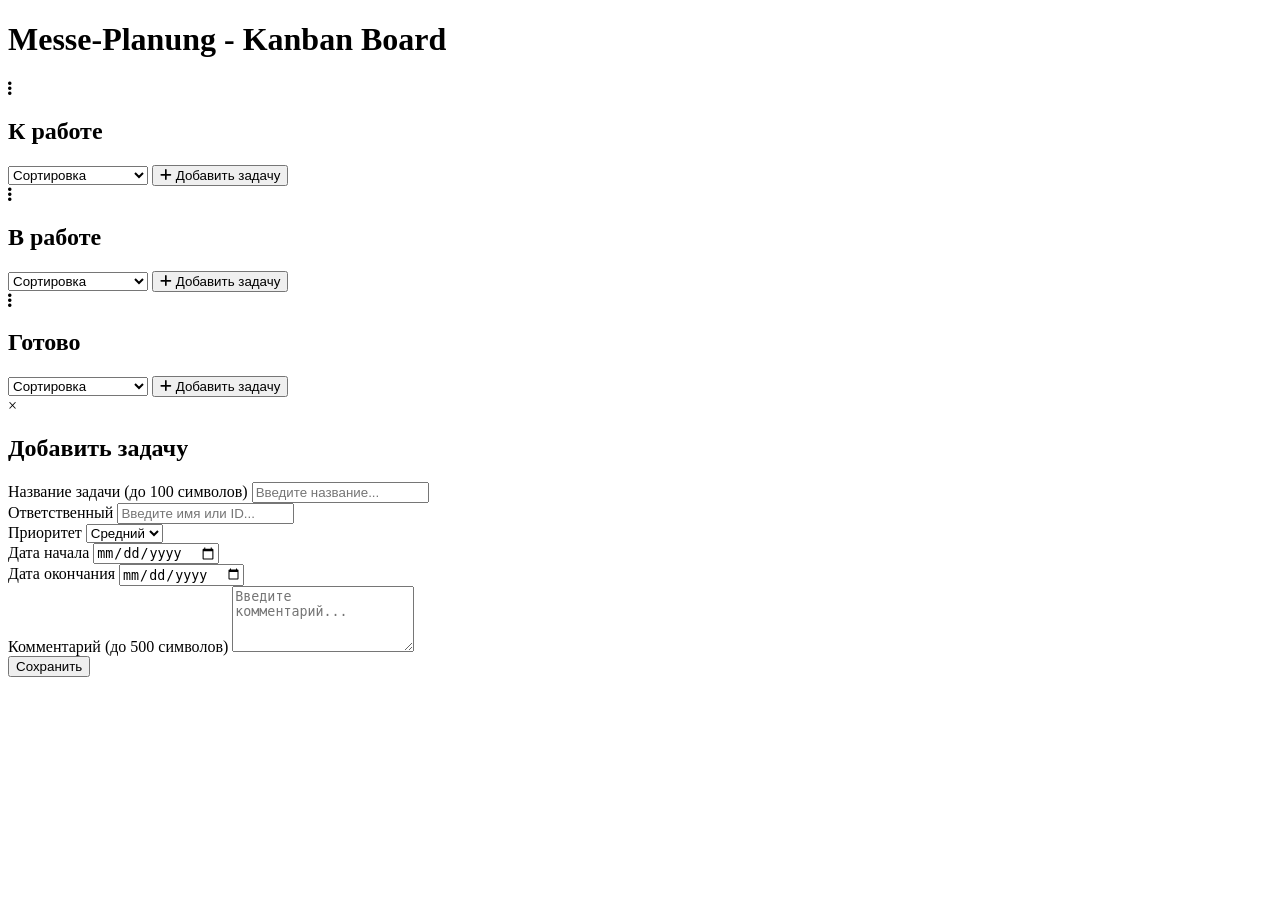
==== commit 33767e5a: "feat(backend): migrate to FastAPI Co-authored-by: Cursor <cursoragent@cursor.com>" ====
--- a/index.html
+++ b/index.html
@@ -4,7 +4,7 @@
     <meta charset="UTF-8">
     <meta name="viewport" content="width=device-width, initial-scale=1.0">
     <title>Kanban Board</title>
-    <link rel="stylesheet" href="styles.css">
+    <link rel="stylesheet" href="/static/styles.css">
     <link rel="stylesheet" href="https://cdnjs.cloudflare.com/ajax/libs/font-awesome/6.0.0/css/all.min.css">
 </head>
 <body>
@@ -136,6 +136,6 @@
         </div>
     </div>
 
-    <script src="script.js"></script>
+    <script src="/static/script.js"></script>
 </body>
 </html>
